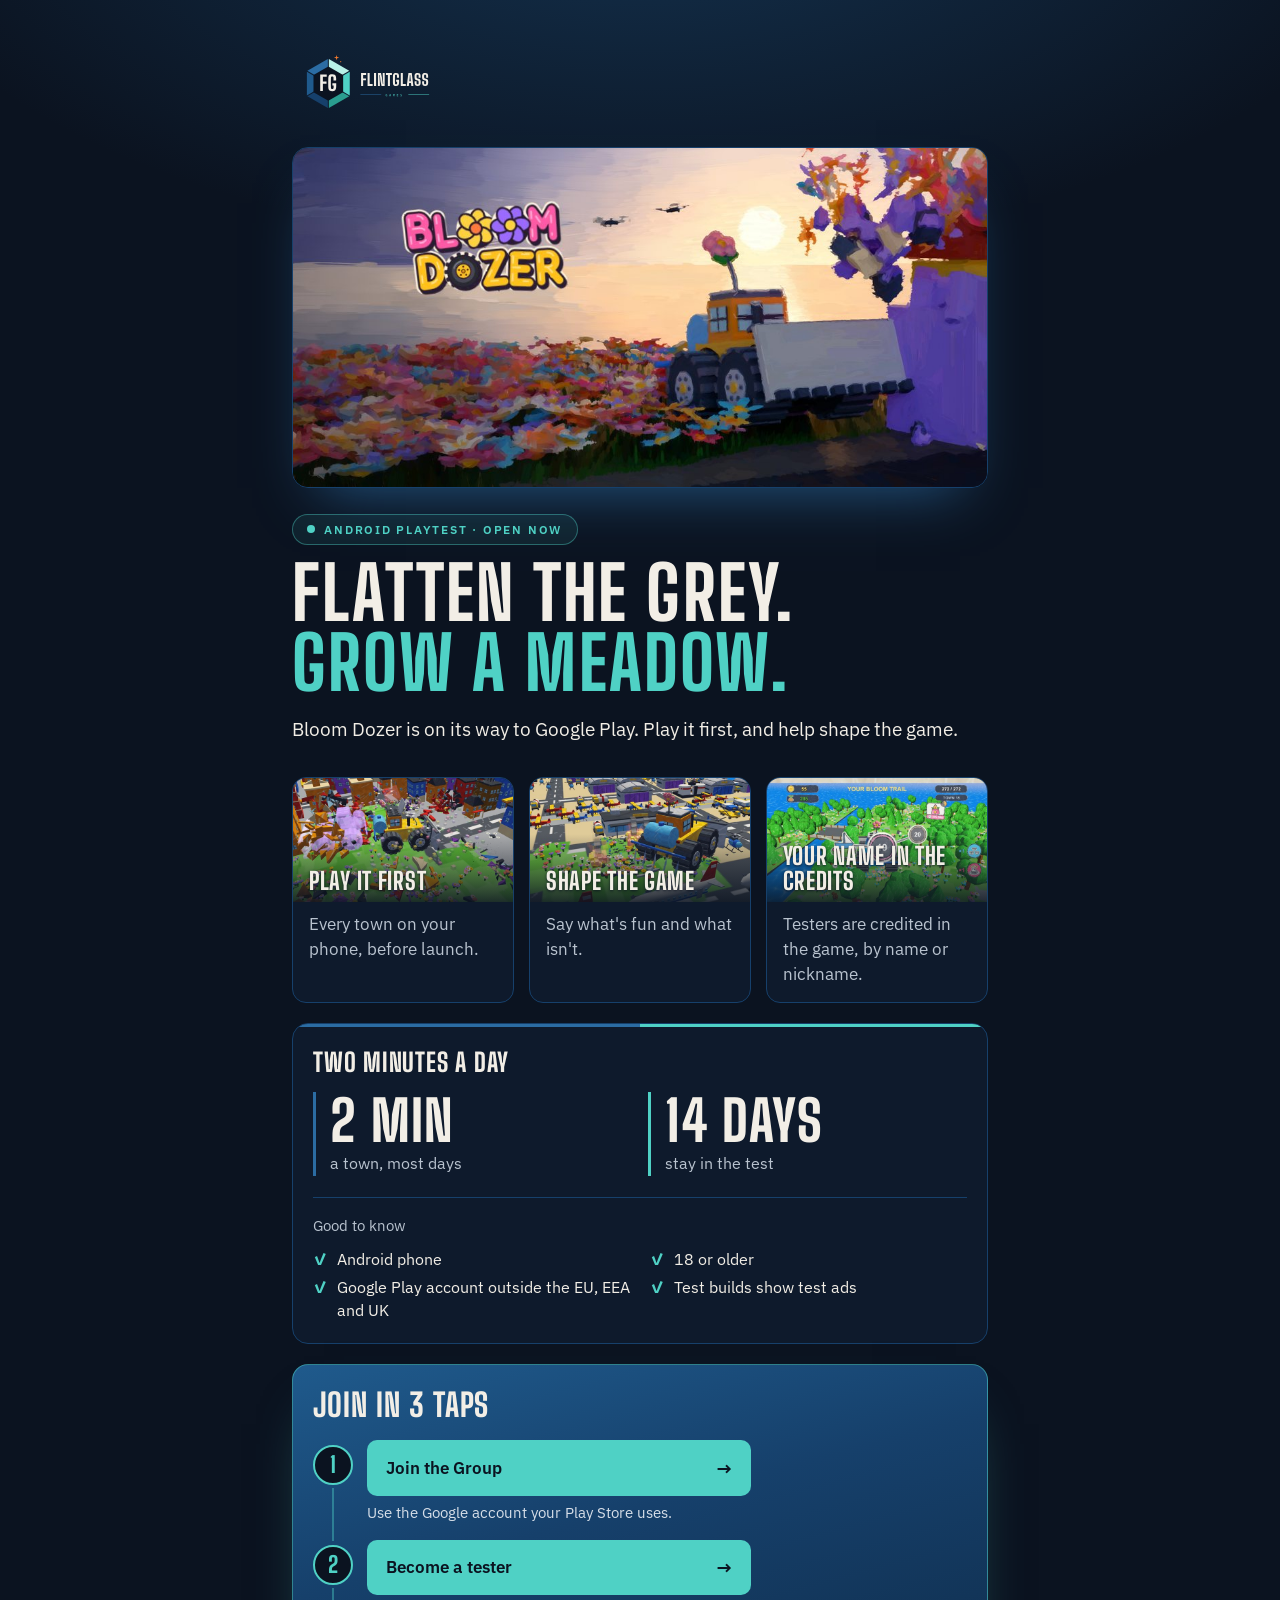
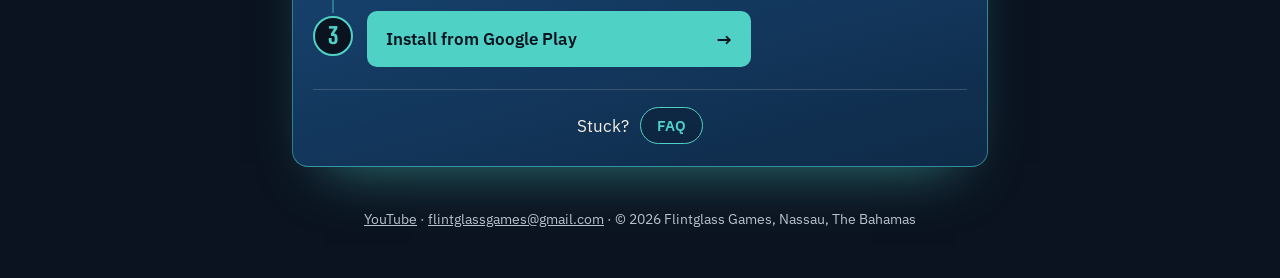
==== test/index.html @ ae39a216 "Add the Bloom Dozer playtest join page and FAQ (unlisted) /test/ and /test/faq/ are in development: " ====
<!doctype html>
<html lang="en">
<head>
<meta charset="utf-8">
<meta name="viewport" content="width=device-width, initial-scale=1">
<title>Play Bloom Dozer before launch · Flintglass Games</title>
<meta name="description" content="Flatten grey towns into flower meadows. Play Bloom Dozer on Android before launch, help shape it, and get your name in the credits.">
<meta property="og:type" content="website">
<meta property="og:url" content="https://flintglassgames.com/test/">
<meta property="og:title" content="Play Bloom Dozer before launch · Flintglass Games">
<meta property="og:description" content="Flatten grey towns into flower meadows. Play Bloom Dozer on Android before launch, help shape it, and get your name in the credits.">
<meta property="og:image" content="https://flintglassgames.com/test/hero.jpg">
<meta name="twitter:card" content="summary_large_image">
<meta name="robots" content="noindex">
<meta name="theme-color" content="#0B1320">
<link rel="icon" href="/favicon.svg" type="image/svg+xml">
<link rel="stylesheet" href="/site.css">
</head>
<body class="invite">
<main class="wrap">
<nav class="bar"><a class="home" href="/"><img src="/flintglass-games.svg" alt="Flintglass Games home" width="859" height="468"></a></nav>
<img class="hero" src="/test/hero.jpg" alt="Bloom Dozer" width="1024" height="500">
<header class="pitch">
<p class="kicker">Android playtest · open now</p>
<h1><span>Flatten the grey.</span><span>Grow a meadow.</span></h1>
<p class="lede">Bloom Dozer is on its way to Google Play. Play it first, and help shape the game.</p>
</header>
<section class="perks"><article class="perk"><div class="shot"><img src="/test/play_first.jpg" alt="" width="640" height="360"><h3>Play it first</h3></div><p>Every town on your phone, before launch.</p></article><article class="perk"><div class="shot"><img src="/test/shape.jpg" alt="" width="640" height="360"><h3>Shape the game</h3></div><p>Say what&#x27;s fun and what isn&#x27;t.</p></article><article class="perk"><div class="shot"><img src="/test/credits.jpg" alt="" width="640" height="360"><h3>Your name in the credits</h3></div><p>Testers are credited in the game, by name or nickname.</p></article></section>
<section class="panel">
<h2>Two minutes a day</h2>
<div class="tiles"><div class="tile"><b>2 min</b><span>a town, most days</span></div><div class="tile"><b>14 days</b><span>stay in the test</span></div></div>
<div class="facts">Good to know<ul><li>Android phone</li><li>18 or older</li><li>Google Play account outside the EU, EEA and UK</li><li>Test builds show test ads</li></ul></div>
</section>
<section class="panel join" id="join">
<h2>Join in 3 taps</h2>
<ol class="steps"><li class="step"><a class="btn" href="https://groups.google.com/g/bloomdozer-testers">Join the Group</a><p class="note">Use the Google account your Play Store uses.</p></li><li class="step"><a class="btn" href="https://play.google.com/apps/testing/com.flintglassgames.bloomdozer">Become a tester</a></li><li class="step"><a class="btn" href="https://play.google.com/store/apps/details?id=com.flintglassgames.bloomdozer">Install from Google Play</a></li></ol>
<p class="help">Stuck? <a class="pill" href="/test/faq/">FAQ</a></p>
</section>
<footer><a href="https://www.youtube.com/@FlintglassGames">YouTube</a> · <a href="mailto:flintglassgames@gmail.com">flintglassgames@gmail.com</a> · © 2026 Flintglass Games, Nassau, The Bahamas</footer>
</main>
</body>
</html>
---- site.css ----
@font-face{font-family:"Big Shoulders Display";src:url(/fonts/BigShouldersDisplay-VF.ttf) format("truetype");
font-weight:100 900;font-display:swap}
@font-face{font-family:"IBM Plex Sans";src:url(/fonts/IBMPlexSans-VF.ttf) format("truetype");font-weight:100 700;
font-display:swap}
:root{--navy:#0B1320;--deep:#16406B;--atlantic:#2B6CA3;--teal:#2A9D8F;--turq:#4FD1C5;--foam:#F2EEE6;--muted:#B9C3CF;
color-scheme:dark}
*{box-sizing:border-box}
html{background:var(--navy)}
body{margin:0;background:var(--navy);color:var(--foam);font:17px/1.65 "IBM Plex Sans",system-ui,-apple-system,"Segoe UI",
sans-serif;-webkit-text-size-adjust:100%}
a{color:var(--turq)}
a:hover{color:var(--foam)}
.wrap{max-width:46rem;margin:0 auto;padding:2.5rem 1.25rem 3rem}
.lockup{display:block;width:100%;max-width:34rem;height:auto;margin:0 auto}
.motto{text-align:center;font:800 1.9rem/1.1 "Big Shoulders Display",Impact,sans-serif;text-transform:uppercase;
letter-spacing:.03em;margin:.5rem 0 .25rem}
.lede{text-align:center;color:var(--muted);margin:0}
.rule{display:flex;height:3px;margin:2.25rem 0}
.rule span{flex:1}.rule span:first-child{background:var(--atlantic)}.rule span:last-child{background:var(--turq)}
h1,h2{font-family:"Big Shoulders Display",Impact,sans-serif;font-weight:800;text-transform:uppercase;
letter-spacing:.03em;line-height:1.1}
h1{font-size:2.4rem;margin:0 0 .25rem}
h2{font-size:1.6rem;margin:2rem 0 .4rem}
.game{border:1px solid var(--deep);border-radius:12px;padding:1.25rem 1.5rem;background:#0E1A2C}
.game h2{margin-top:0}
.btn{display:inline-block;background:var(--turq);color:var(--navy);font-weight:600;text-decoration:none;
padding:.6rem 1.1rem;border-radius:8px;margin:.25rem .75rem .25rem 0}
.btn:hover{background:var(--foam);color:var(--navy)}
footer{margin-top:2.5rem;color:var(--muted);font-size:.9rem;text-align:center}
footer a{color:var(--muted)}
.home{display:inline-block;margin-bottom:1.5rem;text-decoration:none}
.home img{width:11rem;height:auto;display:block}
.updated{color:var(--muted);margin-top:0}
body.invite{background:radial-gradient(70rem 34rem at 50% -8rem,rgba(31,90,140,.45),rgba(11,19,32,0) 70%) no-repeat
var(--navy)}
.bar{margin:0 0 1.5rem}
.bar .home{display:block;width:max-content;margin:0}
.bar .home img{width:9.5rem}
.pill{display:inline-block;border:1px solid rgba(79,209,197,.55);border-radius:999px;padding:.3rem 1rem;font-weight:600;
font-size:.95rem;text-decoration:none;color:var(--turq);white-space:nowrap}
.pill:hover{background:var(--turq);color:var(--navy)}
.hero{display:block;width:100%;height:auto;border-radius:16px;border:1px solid var(--deep);
box-shadow:0 1.75rem 3.5rem -1.75rem rgba(43,108,163,.8);margin:0 0 1.6rem}
.kicker{display:inline-flex;align-items:center;gap:.55rem;border:1px solid rgba(79,209,197,.4);
background:rgba(79,209,197,.08);border-radius:999px;padding:.3rem .9rem;font-size:.74rem;font-weight:600;
letter-spacing:.15em;text-transform:uppercase;color:var(--turq);margin:0 0 .9rem}
.kicker::before{content:"";flex:none;width:.5rem;height:.5rem;border-radius:50%;background:var(--turq);
animation:pulse 2s infinite}
@keyframes pulse{from{box-shadow:0 0 0 0 rgba(79,209,197,.6)}to{box-shadow:0 0 0 .55rem rgba(79,209,197,0)}}
@media (prefers-reduced-motion:reduce){.kicker::before{animation:none}}
.pitch h1{font-size:clamp(3rem,11.5vw,4.6rem);line-height:.95;margin:0 0 .9rem}
.pitch h1 span{display:block}
.pitch h1 span:last-child{color:var(--turq)}
.pitch .lede{text-align:left;font-size:1.2rem;color:var(--foam);margin:0}
.perks{display:grid;grid-template-columns:repeat(auto-fit,minmax(12.5rem,1fr));gap:.9rem;margin:2rem 0 0}
.perk{border:1px solid var(--deep);border-radius:14px;background:#0E1A2C;overflow:hidden}
.shot{position:relative}
.shot img{display:block;width:100%;height:auto;aspect-ratio:16/9;object-fit:cover}
.shot::after{content:"";position:absolute;inset:45% 0 0;background:linear-gradient(rgba(11,19,32,0),rgba(11,19,32,.86))}
.shot h3{position:absolute;z-index:1;left:1rem;right:1rem;bottom:.55rem;margin:0;
font:800 1.5rem/1.05 "Big Shoulders Display",Impact,sans-serif;text-transform:uppercase;letter-spacing:.03em;
text-shadow:0 1px 3px rgba(11,19,32,.9)}
.perk p{margin:.65rem 1rem .95rem;color:var(--muted);line-height:1.45}
.panel{position:relative;overflow:hidden;border:1px solid var(--deep);border-radius:16px;background:#0E1A2C;
padding:1.5rem 1.25rem 1.35rem;margin:1.25rem 0 0}
.panel::before{content:"";position:absolute;inset:0 0 auto;height:3px;
background:linear-gradient(90deg,var(--atlantic) 50%,var(--turq) 50%)}
.panel h2{margin:0 0 1rem}
.tiles{display:grid;grid-template-columns:repeat(auto-fit,minmax(8rem,1fr));gap:1rem}
.tile{border-left:3px solid var(--atlantic);padding:.1rem 0 .1rem .9rem}
.tile:nth-child(even){border-left-color:var(--turq)}
.tile b{display:block;font:800 clamp(2.7rem,10vw,3.5rem)/1 "Big Shoulders Display",Impact,sans-serif;
text-transform:uppercase;letter-spacing:.02em;color:var(--foam)}
.tile span{display:block;margin-top:.25rem;color:var(--muted);font-size:.98rem;line-height:1.35}
.facts{margin:1.3rem 0 0;padding:1rem 0 0;border-top:1px solid var(--deep);color:var(--muted);font-size:.92rem}
.facts ul{display:grid;grid-template-columns:repeat(auto-fit,minmax(15rem,1fr));gap:.35rem 1.25rem;list-style:none;
margin:.6rem 0 0;padding:0}
.facts li{position:relative;padding-left:1.5rem;color:var(--foam);font-size:.98rem;line-height:1.45}
.facts li::before{content:"✓";position:absolute;left:0;color:var(--turq);font-weight:700}
.join{background:linear-gradient(165deg,#1F5A8C 0%,#16406B 40%,#0E2A47 100%);border-color:rgba(79,209,197,.5);
box-shadow:0 1.75rem 3.5rem -2rem rgba(79,209,197,.6)}
.join::before{display:none}
.join h2{margin:0 0 1.2rem;font-size:2rem;line-height:1}
.steps{list-style:none;margin:0;padding:0;counter-reset:step}
.step{counter-increment:step;position:relative;padding:0 0 1rem 3.4rem}
.step:last-child{padding-bottom:0}
.step::before{content:counter(step);position:absolute;left:0;top:.3rem;width:2.5rem;height:2.5rem;border-radius:50%;
box-sizing:border-box;border:2px solid var(--turq);background:var(--navy);color:var(--turq);
font:800 1.4rem/calc(2.5rem - 4px) "Big Shoulders Display",Impact,sans-serif;text-align:center}
.step::after{content:"";position:absolute;left:calc(1.25rem - 1px);top:3rem;bottom:-.1rem;width:2px;
background:rgba(79,209,197,.4)}
.step:last-child::after{display:none}
.step .btn{display:flex;align-items:center;justify-content:space-between;gap:1rem;max-width:24rem;margin:0;
padding:.85rem 1.15rem;font-size:1.08rem;border-radius:10px}
.step .btn::after{content:"→";font-size:1.2rem;line-height:1}
@media (max-width:26rem){.panel{padding-left:1rem;padding-right:1rem}.step{padding-left:3.1rem}
.step .btn{padding:.85rem .9rem;font-size:1rem;gap:.5rem}}
.note{margin:.45rem 0 0;color:#D6DEE8;font-size:.92rem;line-height:1.4}
.help{display:flex;align-items:center;justify-content:center;gap:.7rem;margin:1.35rem 0 0;padding:1.1rem 0 0;
border-top:1px solid rgba(242,238,230,.18)}
.help .pill{border-color:var(--turq);background:rgba(11,19,32,.35)}
.help .pill:hover{background:var(--turq)}
.banner{position:relative;display:flex;align-items:flex-end;min-height:12.5rem;overflow:hidden;border-radius:16px;
border:1px solid var(--deep);box-shadow:0 1.75rem 3.5rem -1.75rem rgba(43,108,163,.8)}
.banner img{position:absolute;inset:0;width:100%;height:100%;object-fit:cover}
.banner::after{content:"";position:absolute;inset:0;background:linear-gradient(rgba(11,19,32,.05),rgba(11,19,32,.92))}
.banner div{position:relative;z-index:1;padding:1.1rem 1.25rem}
.banner .kicker{background:rgba(11,19,32,.7)}
.banner h1{font-size:clamp(3rem,11.5vw,4.2rem);line-height:.95;margin:0}
.group{font-size:1.05rem;letter-spacing:.16em;color:var(--turq);margin:2rem 0 .7rem}
.qas{display:grid;grid-template-columns:repeat(auto-fit,minmax(17rem,1fr));gap:.75rem}
.qa{border:1px solid var(--deep);border-radius:12px;background:#0E1A2C;padding:1rem 1.1rem 1.05rem}
.qa:last-child:nth-child(odd){grid-column:1/-1}
.qa h3{font:800 1.3rem/1.15 "Big Shoulders Display",Impact,sans-serif;text-transform:uppercase;letter-spacing:.03em;
margin:0 0 .35rem}
.qa p{margin:0;color:var(--muted);line-height:1.5}
.more{display:inline-block;margin-top:.55rem;font-weight:600;text-decoration:none}
.more::after{content:" →"}
.qa.top{margin:1.25rem 0 0;padding:1.2rem 1.25rem 1.3rem;border-color:rgba(79,209,197,.5);
background:linear-gradient(165deg,#16406B,#0E2A47)}
.qa.top h3{font-size:1.6rem}
.qa.top p{color:#D6DEE8}
.tag{display:inline-block;margin:0 0 .6rem;border-radius:999px;background:var(--turq);color:var(--navy);
padding:.1rem .7rem;font-size:.72rem;font-weight:600;letter-spacing:.14em;text-transform:uppercase}
.cta{display:flex;flex-wrap:wrap;align-items:center;justify-content:space-between;gap:1rem;margin-top:2rem}
.cta h2{margin:0}
.cta .btn{margin:0;padding:.85rem 1.4rem;font-size:1.08rem;border-radius:10px}
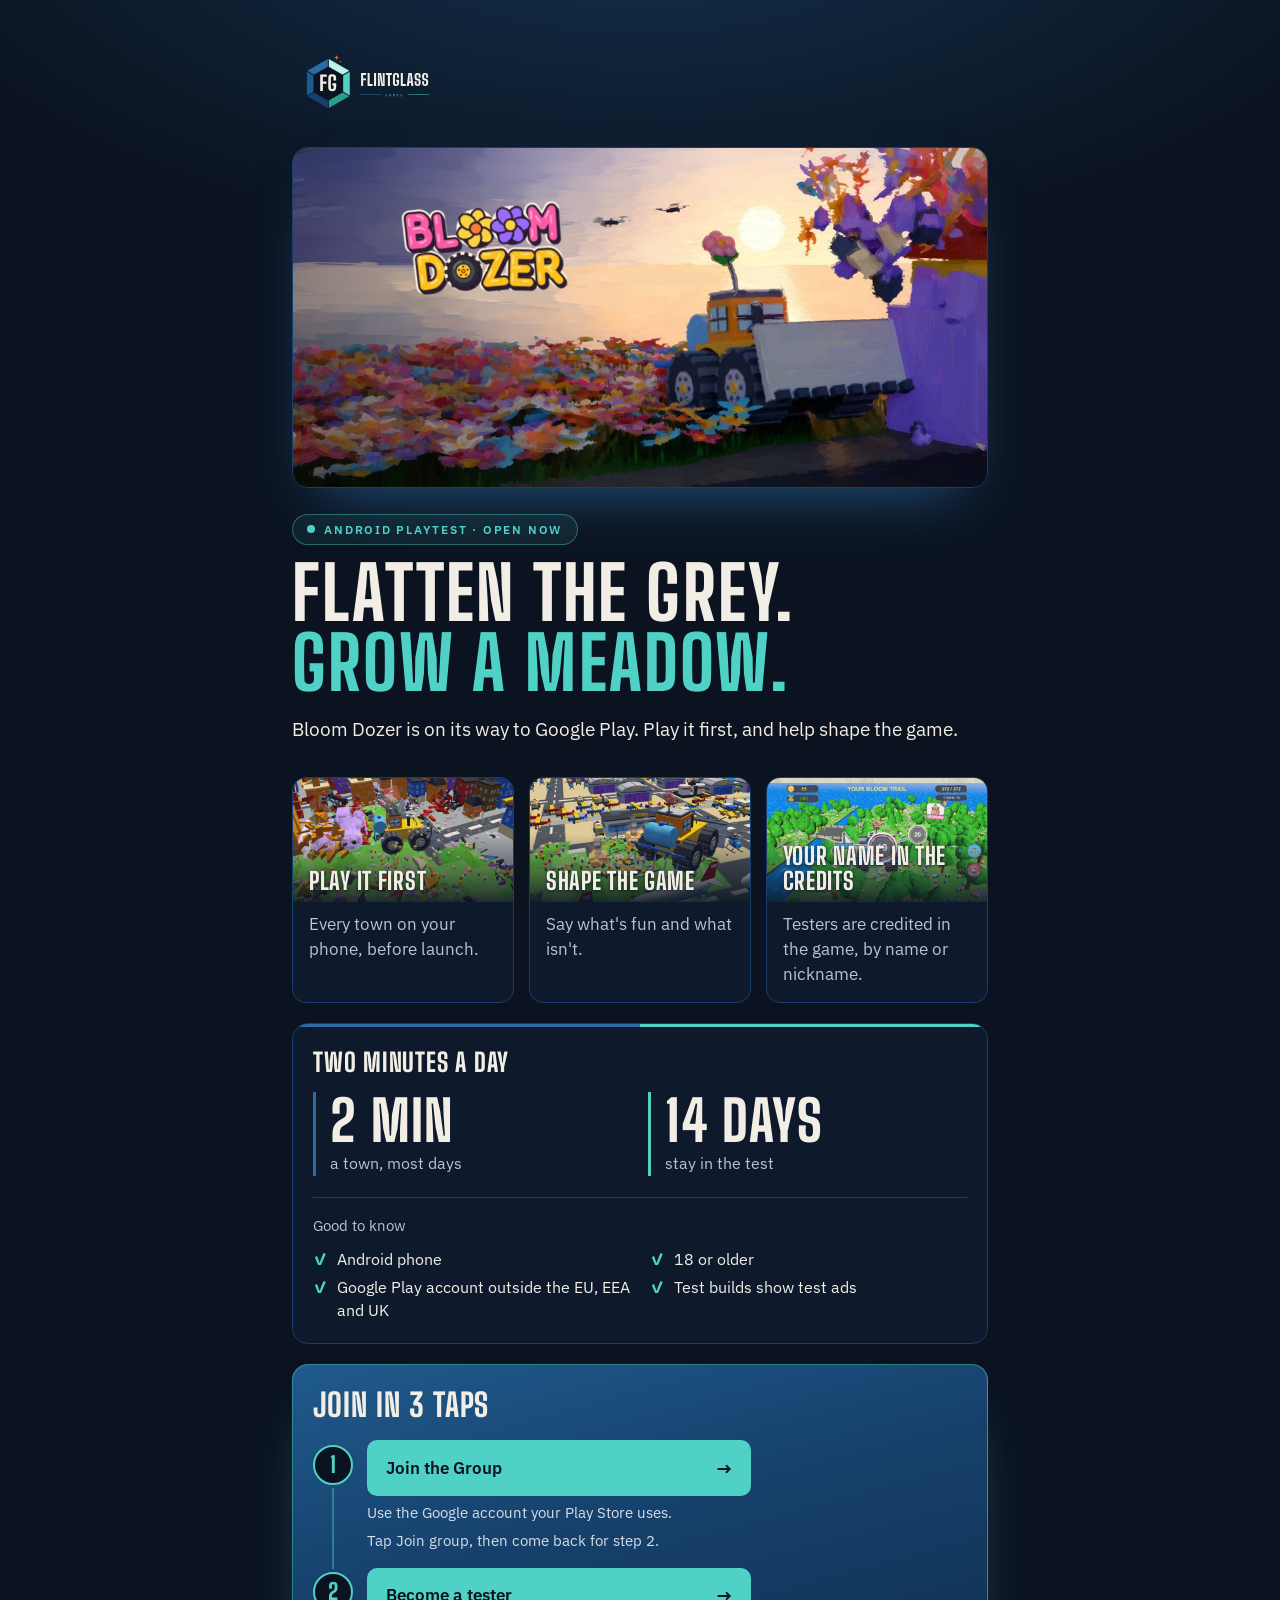
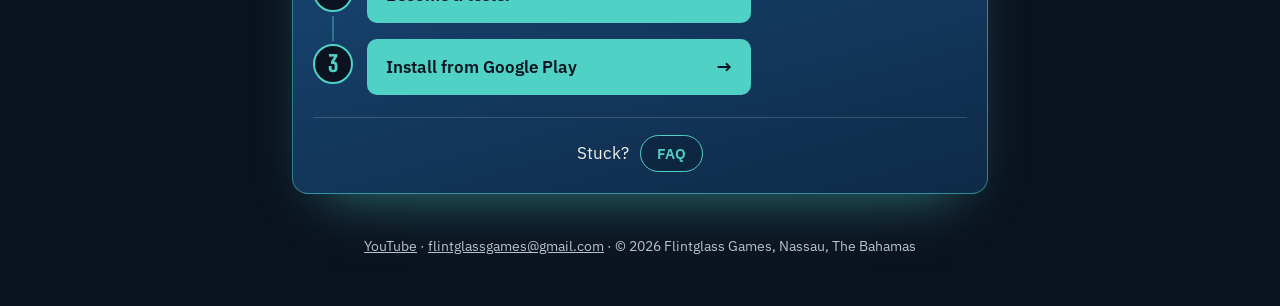
==== commit 175f33a7: "Join page: open the Group's About page, which shows the Join group button The bare group address sho" ====
--- a/test/index.html
+++ b/test/index.html
@@ -33,7 +33,7 @@
 </section>
 <section class="panel join" id="join">
 <h2>Join in 3 taps</h2>
-<ol class="steps"><li class="step"><a class="btn" href="https://groups.google.com/g/bloomdozer-testers">Join the Group</a><p class="note">Use the Google account your Play Store uses.</p></li><li class="step"><a class="btn" href="https://play.google.com/apps/testing/com.flintglassgames.bloomdozer">Become a tester</a></li><li class="step"><a class="btn" href="https://play.google.com/store/apps/details?id=com.flintglassgames.bloomdozer">Install from Google Play</a></li></ol>
+<ol class="steps"><li class="step"><a class="btn" href="https://groups.google.com/g/bloomdozer-testers/about">Join the Group</a><p class="note">Use the Google account your Play Store uses.</p><p class="note">Tap Join group, then come back for step 2.</p></li><li class="step"><a class="btn" href="https://play.google.com/apps/testing/com.flintglassgames.bloomdozer">Become a tester</a></li><li class="step"><a class="btn" href="https://play.google.com/store/apps/details?id=com.flintglassgames.bloomdozer">Install from Google Play</a></li></ol>
 <p class="help">Stuck? <a class="pill" href="/test/faq/">FAQ</a></p>
 </section>
 <footer><a href="https://www.youtube.com/@FlintglassGames">YouTube</a> · <a href="mailto:flintglassgames@gmail.com">flintglassgames@gmail.com</a> · © 2026 Flintglass Games, Nassau, The Bahamas</footer>
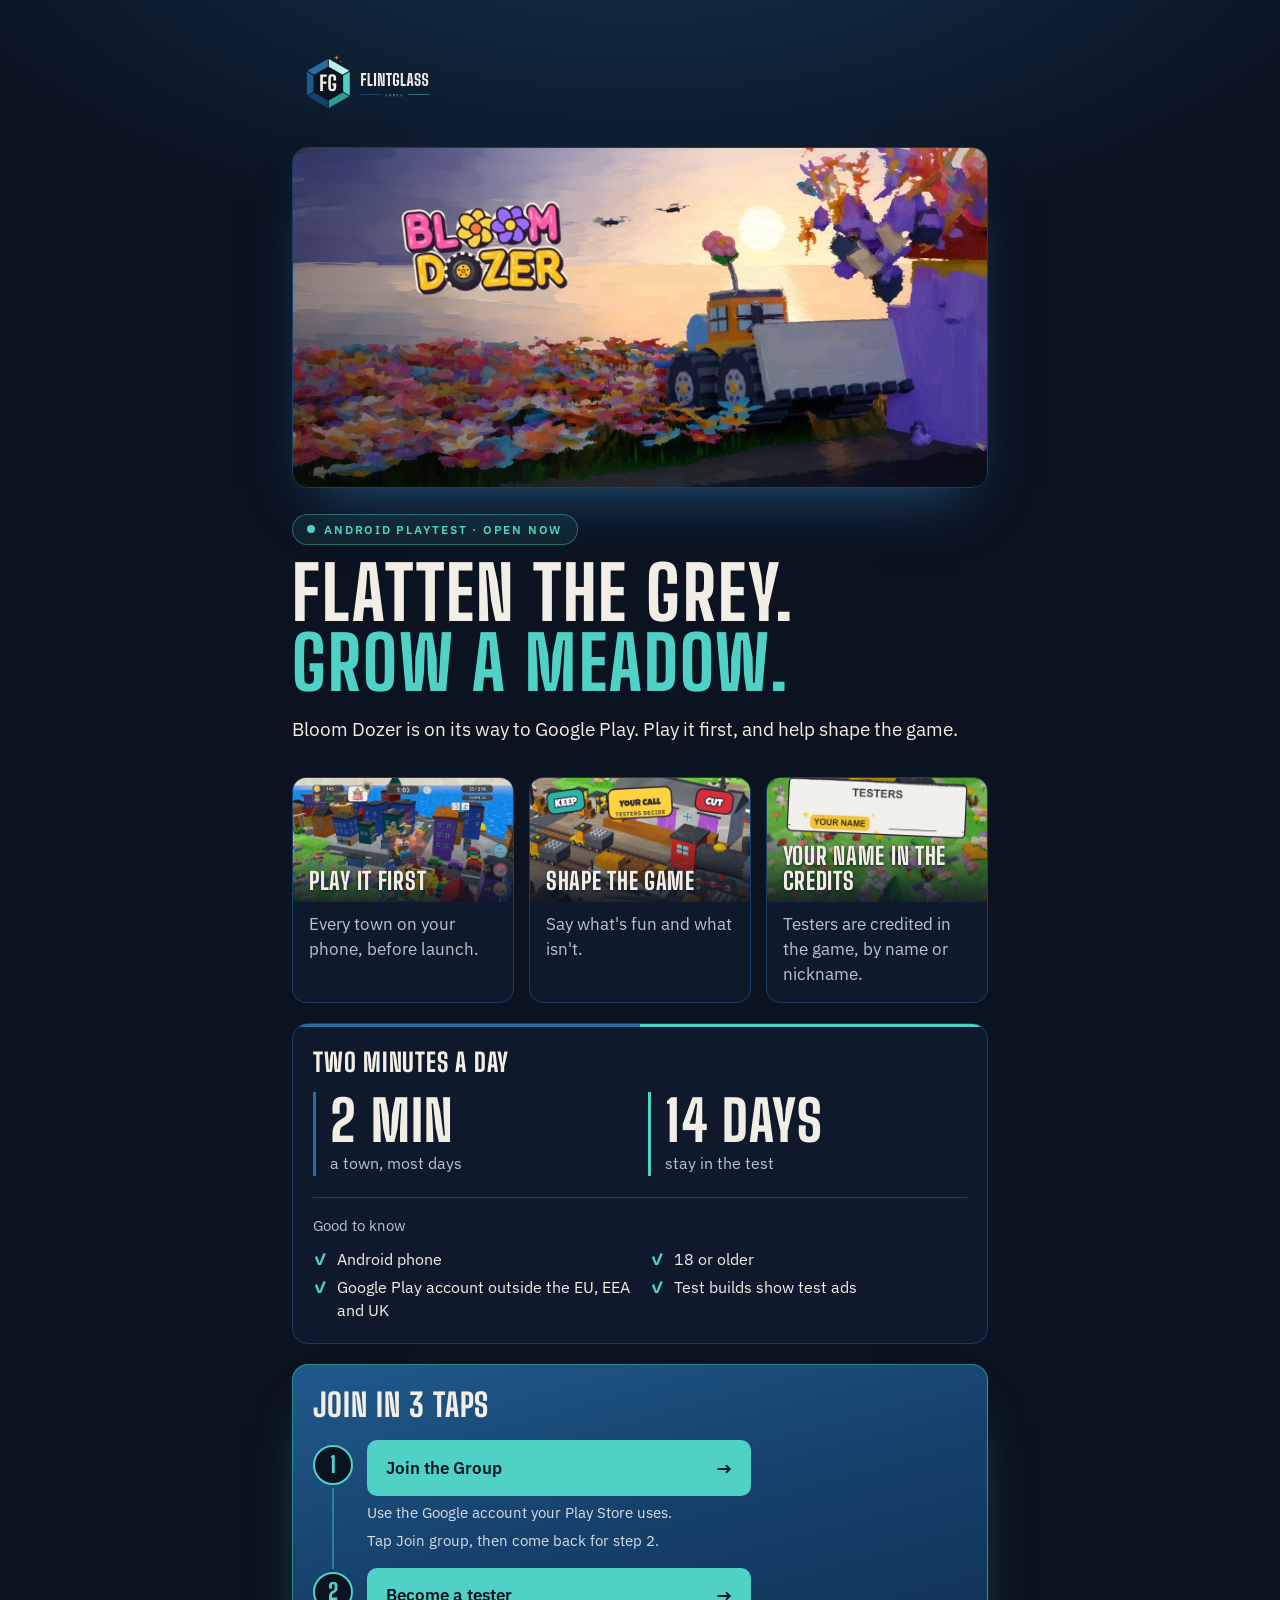
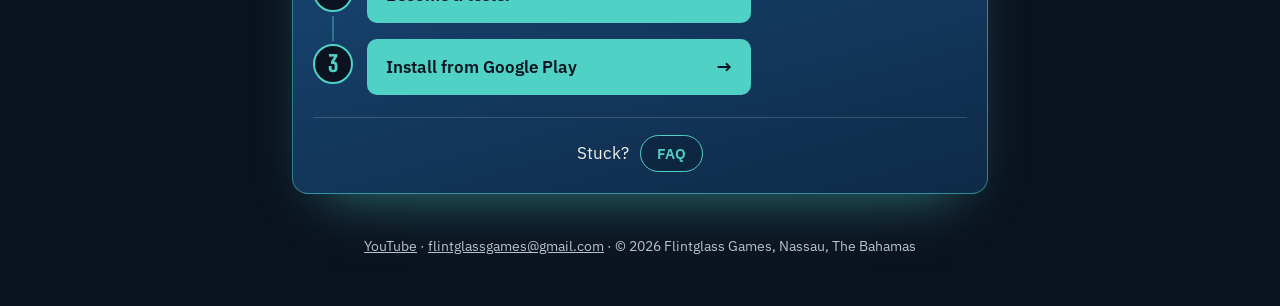
==== commit 7777bcd9: "Join page: real game pictures on the three cards Play it first shows a run with the HUD on, shape th" ====
--- a/test/index.html
+++ b/test/index.html
@@ -25,7 +25,7 @@
 <h1><span>Flatten the grey.</span><span>Grow a meadow.</span></h1>
 <p class="lede">Bloom Dozer is on its way to Google Play. Play it first, and help shape the game.</p>
 </header>
-<section class="perks"><article class="perk"><div class="shot"><img src="/test/play_first.jpg" alt="" width="640" height="360"><h3>Play it first</h3></div><p>Every town on your phone, before launch.</p></article><article class="perk"><div class="shot"><img src="/test/shape.jpg" alt="" width="640" height="360"><h3>Shape the game</h3></div><p>Say what&#x27;s fun and what isn&#x27;t.</p></article><article class="perk"><div class="shot"><img src="/test/credits.jpg" alt="" width="640" height="360"><h3>Your name in the credits</h3></div><p>Testers are credited in the game, by name or nickname.</p></article></section>
+<section class="perks"><article class="perk"><div class="shot"><img src="/test/play_first.jpg" alt="" width="960" height="540"><h3>Play it first</h3></div><p>Every town on your phone, before launch.</p></article><article class="perk"><div class="shot"><img src="/test/shape.jpg" alt="" width="960" height="540"><h3>Shape the game</h3></div><p>Say what&#x27;s fun and what isn&#x27;t.</p></article><article class="perk"><div class="shot"><img src="/test/credits.jpg" alt="" width="960" height="540"><h3>Your name in the credits</h3></div><p>Testers are credited in the game, by name or nickname.</p></article></section>
 <section class="panel">
 <h2>Two minutes a day</h2>
 <div class="tiles"><div class="tile"><b>2 min</b><span>a town, most days</span></div><div class="tile"><b>14 days</b><span>stay in the test</span></div></div>
